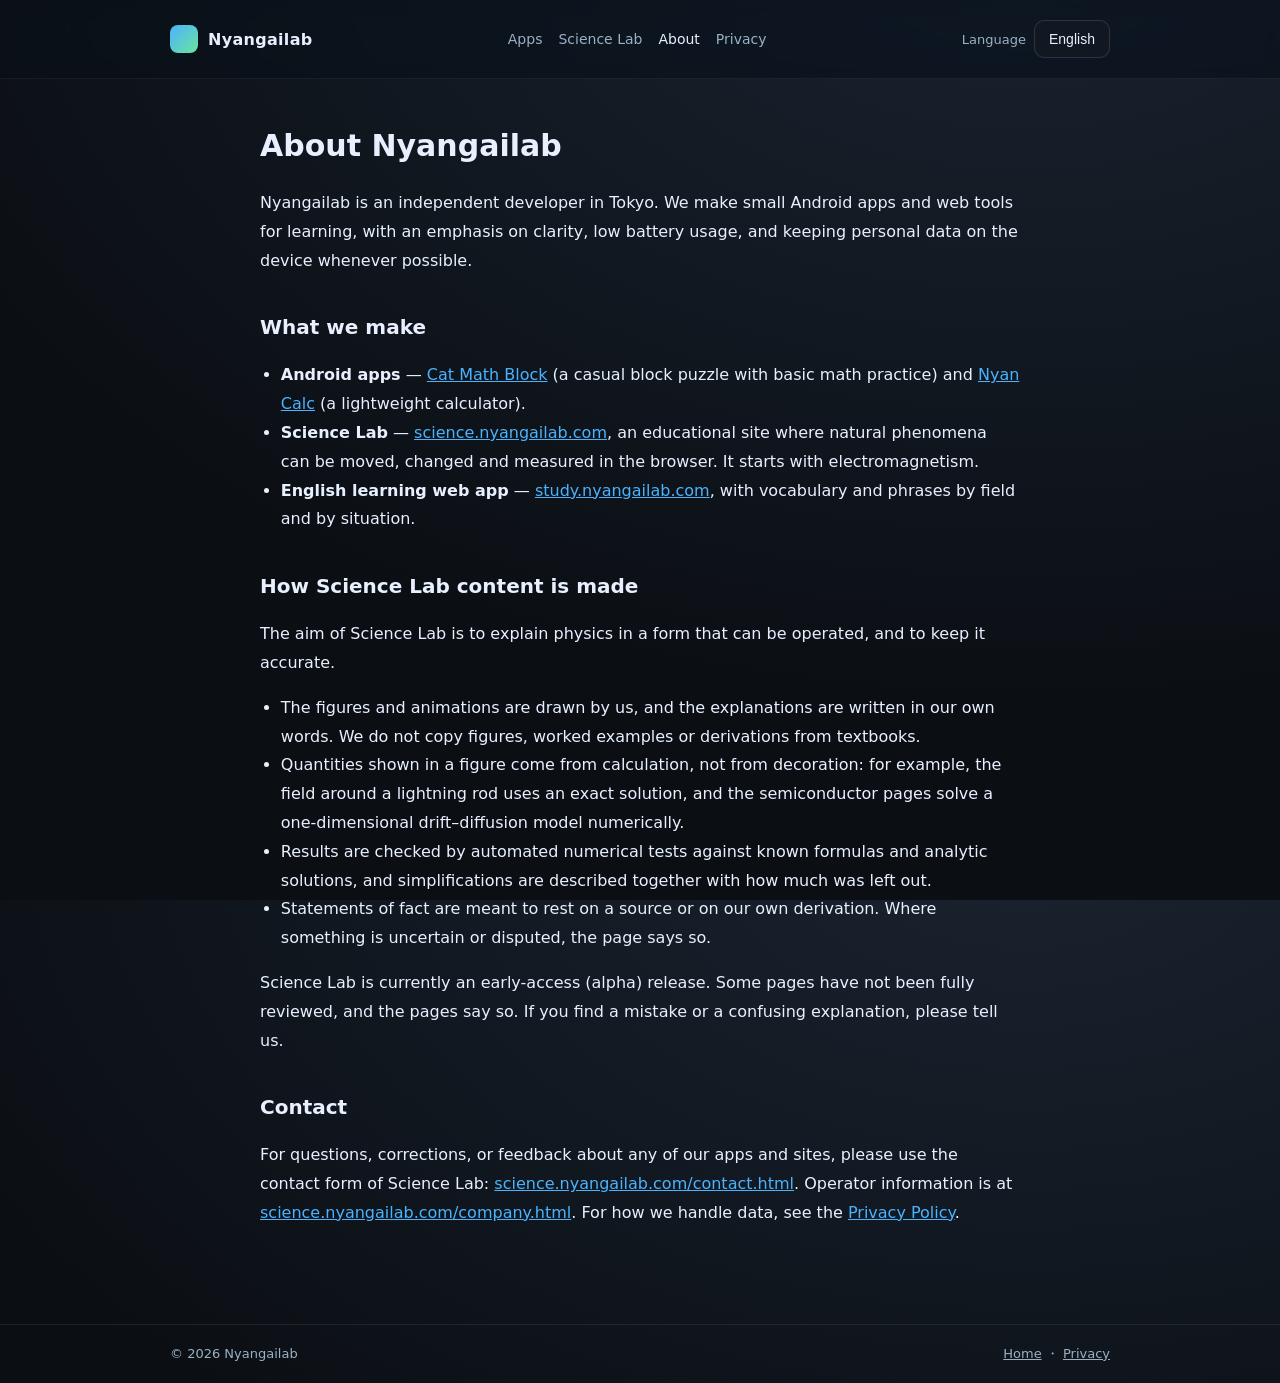
==== about.html @ d1b0478a "Expand the site: Science Lab section, About, Privacy Policy, robots/sitemap - index.html: lead with " ====
<!DOCTYPE html>
<html lang="en">
<head>
  <meta charset="UTF-8" />
  <meta name="viewport" content="width=device-width, initial-scale=1" />
  <meta name="google-adsense-account" content="ca-pub-8905534727976250">
  <title>About Nyangailab / 運営者について</title>
  <meta name="description" content="About Nyangailab: who we are, what we build (Android apps, Science Lab, an English learning app), how Science Lab content is made, and how to contact us. 運営者について。" />
  <link rel="stylesheet" href="site.css" />
</head>
<body>
  <header>
    <div class="container row">
      <a class="brand" href="./"><i></i> <span>Nyangailab</span></a>
      <nav class="nav">
        <a href="./#apps"><span class="en">Apps</span><span class="ja">アプリ</span></a>
        <a href="./#science"><span class="en">Science Lab</span><span class="ja">サイエンスラボ</span></a>
        <a href="about.html" aria-current="page"><span class="en">About</span><span class="ja">運営者について</span></a>
        <a href="privacy.html"><span class="en">Privacy</span><span class="ja">プライバシー</span></a>
      </nav>
      <div class="lang">
        <label for="lang" id="label-language" class="small">Language</label>
        <select id="lang" aria-label="Language selector">
          <option value="en" selected>English</option>
          <option value="ja">日本語</option>
        </select>
      </div>
    </div>
  </header>

  <main>
    <article class="doc">
      <div class="en">
        <h1>About Nyangailab</h1>
        <p>Nyangailab is an independent developer in Tokyo. We make small Android apps and web tools for learning, with an emphasis on clarity, low battery usage, and keeping personal data on the device whenever possible.</p>

        <h2>What we make</h2>
        <ul>
          <li><b>Android apps</b> — <a href="https://play.google.com/store/apps/details?id=nyangailab.com.cat_block" target="_blank" rel="noopener">Cat Math Block</a> (a casual block puzzle with basic math practice) and <a href="https://play.google.com/store/apps/details?id=com.nyangailab.nyancalc" target="_blank" rel="noopener">Nyan Calc</a> (a lightweight calculator).</li>
          <li><b>Science Lab</b> — <a href="https://science.nyangailab.com/" target="_blank" rel="noopener">science.nyangailab.com</a>, an educational site where natural phenomena can be moved, changed and measured in the browser. It starts with electromagnetism.</li>
          <li><b>English learning web app</b> — <a href="https://study.nyangailab.com" target="_blank" rel="noopener">study.nyangailab.com</a>, with vocabulary and phrases by field and by situation.</li>
        </ul>

        <h2>How Science Lab content is made</h2>
        <p>The aim of Science Lab is to explain physics in a form that can be operated, and to keep it accurate.</p>
        <ul>
          <li>The figures and animations are drawn by us, and the explanations are written in our own words. We do not copy figures, worked examples or derivations from textbooks.</li>
          <li>Quantities shown in a figure come from calculation, not from decoration: for example, the field around a lightning rod uses an exact solution, and the semiconductor pages solve a one-dimensional drift–diffusion model numerically.</li>
          <li>Results are checked by automated numerical tests against known formulas and analytic solutions, and simplifications are described together with how much was left out.</li>
          <li>Statements of fact are meant to rest on a source or on our own derivation. Where something is uncertain or disputed, the page says so.</li>
        </ul>
        <p>Science Lab is currently an early-access (alpha) release. Some pages have not been fully reviewed, and the pages say so. If you find a mistake or a confusing explanation, please tell us.</p>

        <h2>Contact</h2>
        <p>For questions, corrections, or feedback about any of our apps and sites, please use the contact form of Science Lab: <a href="https://science.nyangailab.com/contact.html" target="_blank" rel="noopener">science.nyangailab.com/contact.html</a>. Operator information is at <a href="https://science.nyangailab.com/company.html" target="_blank" rel="noopener">science.nyangailab.com/company.html</a>. For how we handle data, see the <a href="privacy.html">Privacy Policy</a>.</p>
      </div>

      <div class="ja">
        <h1>運営者について</h1>
        <p>Nyangailab は、東京の個人開発者です。小さな Android アプリと、学びのためのウェブのツールを作っています。わかりやすさ、省電力、そして可能な限り個人データを端末内に保つことを大切にしています。</p>

        <h2>作っているもの</h2>
        <ul>
          <li><b>Android アプリ</b> — <a href="https://play.google.com/store/apps/details?id=nyangailab.com.cat_block" target="_blank" rel="noopener">Cat Math Block</a>（かんたんな計算練習ができる、ねこのブロックパズル）と、<a href="https://play.google.com/store/apps/details?id=com.nyangailab.nyancalc" target="_blank" rel="noopener">Nyan Calc</a>（軽快な電卓）。</li>
          <li><b>サイエンスラボ</b> — <a href="https://science.nyangailab.com/" target="_blank" rel="noopener">science.nyangailab.com</a>。自然現象を、ブラウザの中で動かし、条件を変え、数字で確かめられる教材のサイトです。いまは電磁気学から。</li>
          <li><b>英語学習ウェブアプリ</b> — <a href="https://study.nyangailab.com" target="_blank" rel="noopener">study.nyangailab.com</a>。分野別・シーン別の単語とフレーズ。</li>
        </ul>

        <h2>サイエンスラボの内容のつくり方</h2>
        <p>サイエンスラボは、物理を「動かせる形」で説明し、しかも正確であることを目指しています。</p>
        <ul>
          <li>図とアニメーションは自作で、説明は自分の言葉で書いています。教科書の図・例題・導出を、そのまま写すことはしません。</li>
          <li>図に出る量は、飾りではなく計算で決めています。たとえば、避雷針のまわりの電場は厳密な解を使い、半導体のページは 1 次元のドリフト拡散モデルを数値で解いています。</li>
          <li>結果は、既知の式や解析解と照らす自動の数値テストで検算し、簡略化は「どれだけ省いたか」を添えて書きます。</li>
          <li>事実の記述は、出典か、自分の導出に基づくことを原則とします。不確かなことや、意見の分かれることは、そう書きます。</li>
        </ul>
        <p>サイエンスラボは、いまは先行公開（α版）です。確認が十分でないページがあり、その旨をページにも書いています。間違いや、わかりにくい説明を見つけたら、ぜひ教えてください。</p>

        <h2>連絡先</h2>
        <p>アプリ・サイトについてのご質問、ご指摘、ご意見は、サイエンスラボのお問い合わせフォームからお送りください: <a href="https://science.nyangailab.com/contact.html" target="_blank" rel="noopener">science.nyangailab.com/contact.html</a>。運営者情報は <a href="https://science.nyangailab.com/company.html" target="_blank" rel="noopener">science.nyangailab.com/company.html</a> にあります。データの扱いは、<a href="privacy.html">プライバシーポリシー</a>をご覧ください。</p>
      </div>
    </article>
  </main>

  <footer>
    <div class="container small">
      <div>© <span id="year"></span> Nyangailab</div>
      <div>
        <a href="./"><span class="en">Home</span><span class="ja">トップ</span></a> ・
        <a href="privacy.html"><span class="en">Privacy</span><span class="ja">プライバシー</span></a>
      </div>
    </div>
  </footer>

  <script src="site.js"></script>
  <script>NyLang.init();</script>
</body>
</html>
---- site.css ----
:root { --bg:#0b0f14; --card:#121821; --muted:#9bb0c3; --accent:#4bb3fd; --text:#e8f0ff; }
*{box-sizing:border-box}
html,body{height:100%}
body{margin:0; font-family:system-ui,-apple-system,Segoe UI,Roboto,Ubuntu,"Helvetica Neue",Arial; color:var(--text); background:radial-gradient(1200px 800px at 80% -10%, #1a2330, #0b0f14);}
a{color:var(--accent)}
header{position:sticky; top:0; backdrop-filter:saturate(180%) blur(8px); background:rgba(11,15,20,.6); border-bottom:1px solid rgba(255,255,255,.06); z-index:10}
.container{max-width:980px; margin:0 auto; padding:20px}
.row{display:flex; align-items:center; justify-content:space-between; gap:16px; flex-wrap:wrap}
.brand{display:flex; align-items:center; gap:10px; font-weight:700; letter-spacing:.3px; color:var(--text); text-decoration:none}
.brand i{width:28px; height:28px; background:linear-gradient(135deg,#4bb3fd,#6de39f); border-radius:8px; display:inline-block}
.nav{display:flex; gap:16px; flex-wrap:wrap; font-size:14px}
.nav a{color:var(--muted); text-decoration:none}
.nav a:hover,.nav a[aria-current]{color:var(--text)}
.lang{display:flex; align-items:center; gap:8px}
select{appearance:none; background:var(--card); color:var(--text); border:1px solid rgba(255,255,255,.12); border-radius:10px; padding:10px 14px; font-size:14px}
main{padding:40px 20px}
.hero{max-width:980px; margin:0 auto 24px; display:grid; gap:10px}
.hero h1{font-size:32px; margin:0}
.hero p{color:var(--muted); margin:0}
.apps{max-width:980px; margin:24px auto; display:grid; grid-template-columns:repeat(auto-fit,minmax(260px,1fr)); gap:16px}
.card{background:linear-gradient(180deg, rgba(255,255,255,.06), rgba(255,255,255,.04)); border:1px solid rgba(255,255,255,.1); border-radius:16px; padding:18px; box-shadow:0 10px 30px rgba(0,0,0,.25)}
.card h3{margin:0 0 8px}
.card p{margin:0 0 12px; color:var(--muted)}
.actions{display:flex; gap:10px; flex-wrap:wrap}
.btn{display:inline-flex; align-items:center; justify-content:center; gap:8px; padding:10px 14px; border-radius:12px; border:1px solid rgba(255,255,255,.12); text-decoration:none; color:var(--text)}
.btn.primary{background:linear-gradient(135deg,#4bb3fd,#6de39f); color:#001018; font-weight:600; border:none}
footer{border-top:1px solid rgba(255,255,255,.08); margin-top:40px}
footer .container{display:flex; align-items:center; justify-content:space-between; flex-wrap:wrap; gap:8px}
.small{color:var(--muted); font-size:13px}
.small a{color:var(--muted)}
.grid-2{display:grid; grid-template-columns:1fr; gap:16px}
@media(min-width:720px){ .grid-2{grid-template-columns:1.2fr .8fr} .hero h1{font-size:40px} }

.wide{max-width:980px; margin:24px auto}
.topics{list-style:none; margin:14px 0 18px; padding:0; display:grid; grid-template-columns:repeat(auto-fit,minmax(280px,1fr)); gap:14px}
.topics li{padding:12px 14px; border:1px solid rgba(255,255,255,.08); border-radius:12px; background:rgba(255,255,255,.03)}
.topics a{font-weight:600; text-decoration:none}
.topics a:hover{text-decoration:underline}
.topics span{display:block; margin-top:4px; color:var(--muted); font-size:14px; line-height:1.6}
.note{color:var(--muted); font-size:14px; line-height:1.7}

.doc{max-width:760px; margin:0 auto; line-height:1.8}
.doc h1{font-size:30px; margin:0 0 6px}
.doc h2{font-size:20px; margin:34px 0 8px}
.doc p,.doc li{color:var(--text)}
.doc ul{padding-left:1.3em}
.doc .meta{color:var(--muted); font-size:13px; margin:0 0 22px}
html[lang="ja"] .en{display:none}
html:not([lang="ja"]) .ja{display:none}
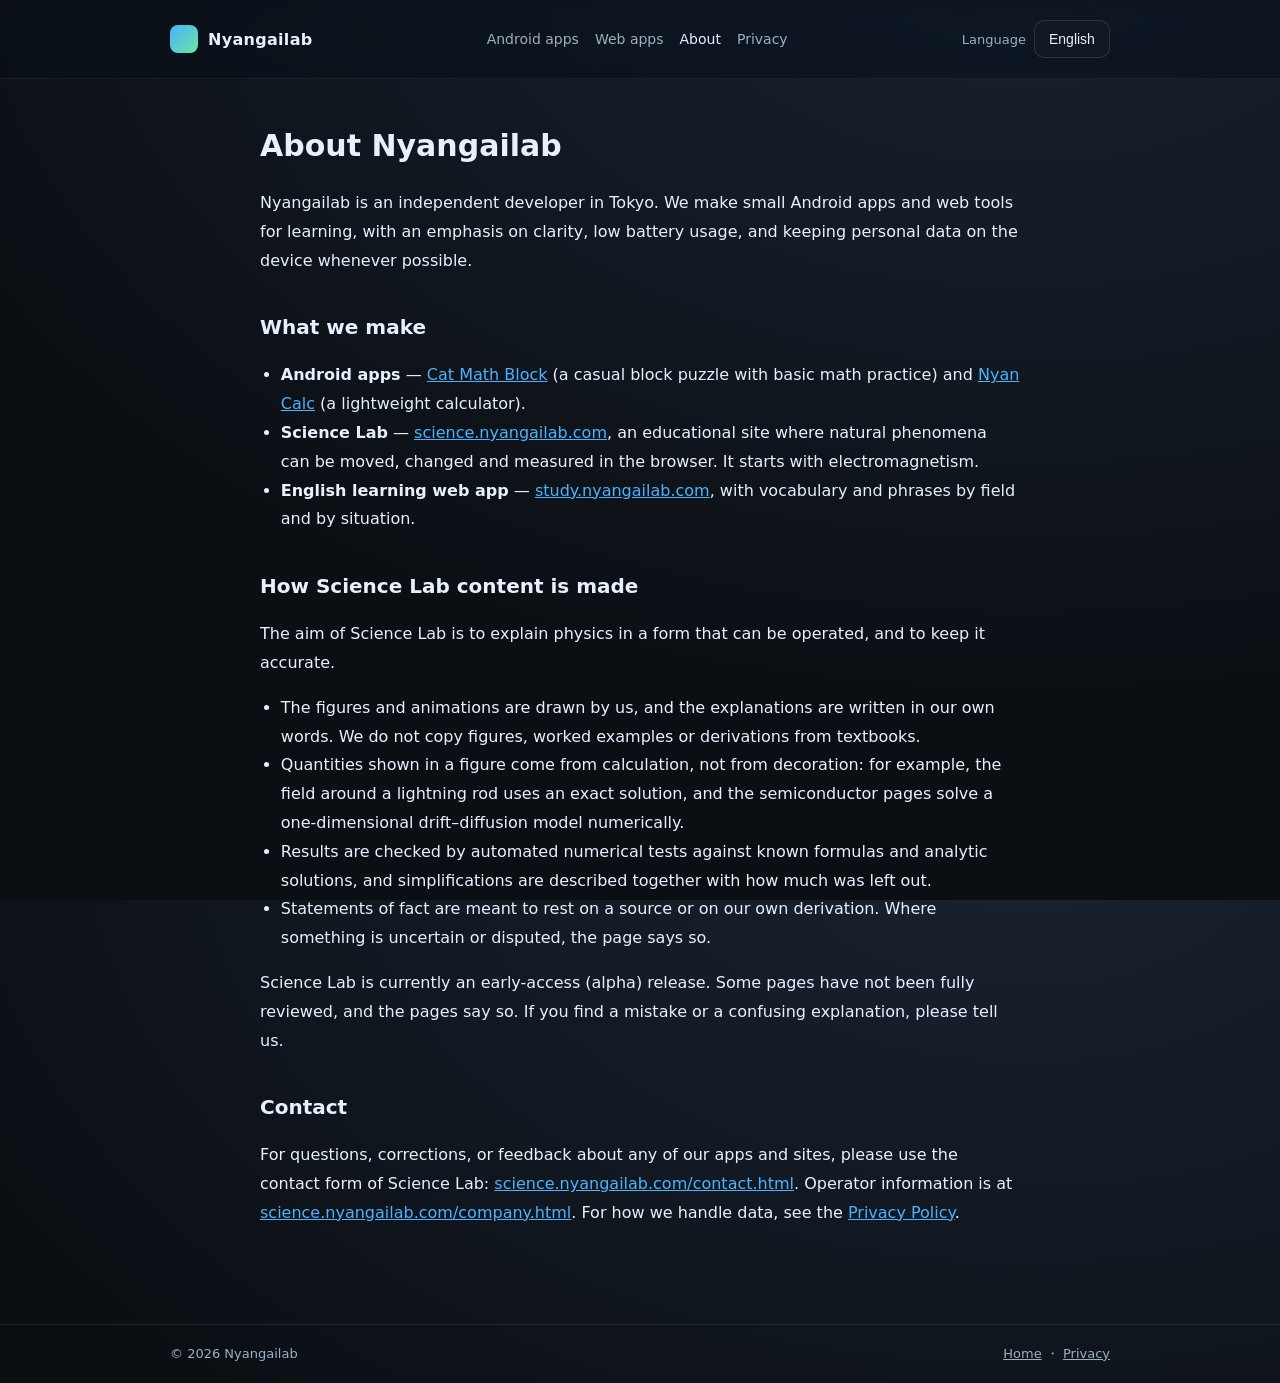
==== commit c0cdd209: "Organize the home page by section and add images - Sections with prominent headings: Android apps / " ====
--- a/about.html
+++ b/about.html
@@ -13,8 +13,8 @@
     <div class="container row">
       <a class="brand" href="./"><i></i> <span>Nyangailab</span></a>
       <nav class="nav">
-        <a href="./#apps"><span class="en">Apps</span><span class="ja">アプリ</span></a>
-        <a href="./#science"><span class="en">Science Lab</span><span class="ja">サイエンスラボ</span></a>
+        <a href="./#android"><span class="en">Android apps</span><span class="ja">Android アプリ</span></a>
+        <a href="./#web"><span class="en">Web apps</span><span class="ja">Web アプリ</span></a>
         <a href="about.html" aria-current="page"><span class="en">About</span><span class="ja">運営者について</span></a>
         <a href="privacy.html"><span class="en">Privacy</span><span class="ja">プライバシー</span></a>
       </nav>
--- a/site.css
+++ b/site.css
@@ -47,3 +47,35 @@
 .doc .meta{color:var(--muted); font-size:13px; margin:0 0 22px}
 html[lang="ja"] .en{display:none}
 html:not([lang="ja"]) .ja{display:none}
+
+/* 章立て（Android アプリ／Web アプリ／About） */
+html{scroll-padding-top:84px}
+.sec{max-width:980px; margin:60px auto 0}
+.sec:first-of-type{margin-top:28px}
+.sec-head{display:flex; align-items:baseline; flex-wrap:wrap; gap:6px 14px; padding-bottom:12px; border-bottom:2px solid rgba(255,255,255,.08); position:relative}
+.sec-head::after{content:""; position:absolute; left:0; bottom:-2px; width:110px; height:2px; background:linear-gradient(90deg,#4bb3fd,#6de39f)}
+.sec-head h2{margin:0; font-size:30px; line-height:1.2}
+.sec-sub{margin:0; color:var(--muted); font-size:14px}
+.chip{align-self:center; padding:3px 12px; border-radius:999px; font-size:12px; font-weight:700; letter-spacing:.6px; text-transform:uppercase; color:#001018; background:linear-gradient(135deg,#6de39f,#4bb3fd)}
+.chip.web{background:linear-gradient(135deg,#4bb3fd,#b69bff)}
+.chip.about{background:linear-gradient(135deg,#ffd27a,#ff9b7a)}
+.sub-h{font-size:22px; margin:34px 0 6px}
+.sec .apps{margin:22px 0 0}
+
+/* Android アプリのカード（アイコン＋画面） */
+.appvis{display:flex; align-items:center; justify-content:center; gap:18px; height:220px; margin-bottom:16px; border-radius:12px; background:radial-gradient(circle at 30% 30%, rgba(52,190,190,.35), rgba(18,24,33,.2) 70%)}
+.appicon{width:124px; height:124px; border-radius:28px; box-shadow:0 10px 26px rgba(0,0,0,.45)}
+.appshot{height:190px; width:auto; border-radius:14px; border:3px solid rgba(255,255,255,.16); box-shadow:0 10px 26px rgba(0,0,0,.45)}
+
+/* Web アプリ: 図のギャラリー（画像＋題名だけ） */
+.gallery{display:grid; grid-template-columns:repeat(auto-fit,minmax(250px,1fr)); gap:16px; margin-top:16px}
+.fig{display:block; overflow:hidden; border:1px solid rgba(255,255,255,.1); border-radius:14px; background:var(--card); color:var(--text); text-decoration:none; box-shadow:0 10px 30px rgba(0,0,0,.25); transition:transform .15s ease, border-color .15s ease}
+.fig:hover,.fig:focus-visible{transform:translateY(-3px); border-color:rgba(75,179,253,.65)}
+.fig img{display:block; width:100%; height:auto; aspect-ratio:16/9; object-fit:cover; background:#0b0f14}
+.fig .cap{display:block; padding:11px 14px 13px; font-weight:600; font-size:15px; line-height:1.4}
+.webcard{display:grid; grid-template-columns:1fr; gap:18px; align-items:center; margin-top:14px}
+.webimg{display:block; overflow:hidden; border-radius:12px; border:1px solid rgba(255,255,255,.1)}
+.webimg img{display:block; width:100%; height:auto; aspect-ratio:16/9; object-fit:cover}
+@media(min-width:720px){ .webcard{grid-template-columns:1fr 1fr} }
+@media(prefers-reduced-motion:reduce){ .fig{transition:none} .fig:hover{transform:none} }
+@media(max-width:560px){ .gallery{grid-template-columns:repeat(2,1fr); gap:10px} .fig .cap{padding:8px 10px 10px; font-size:13px} .sec-head h2{font-size:26px} }
